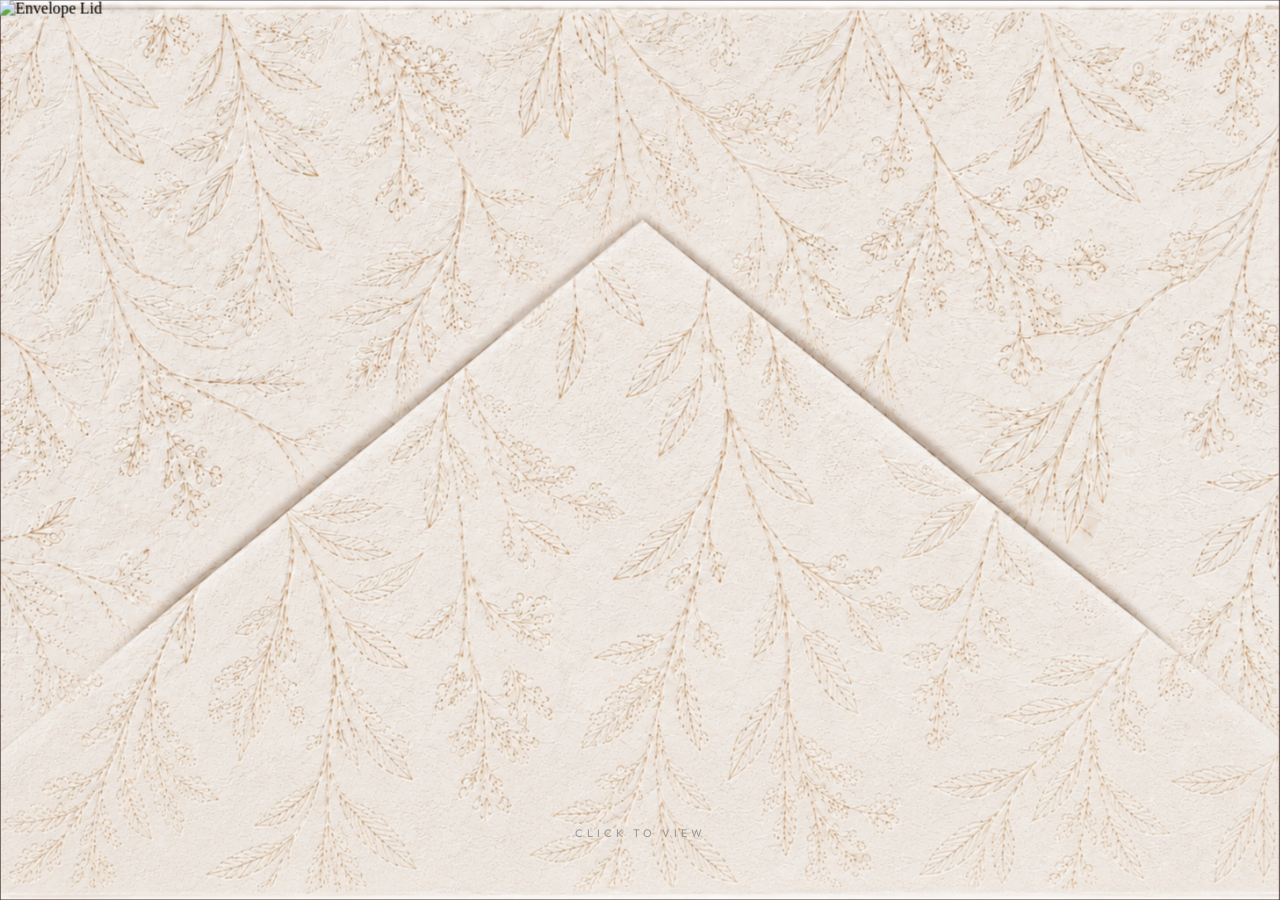
==== envelope.html @ c5ca8fdf "Add files via upload" ====
<!DOCTYPE html>
<html lang="en">
<head>
    <meta charset="UTF-8">
    <meta name="viewport" content="width=device-width, initial-scale=1.0">
    <title>Elegant Envelope Animation</title>
    <!-- Google Fonts for modern, premium typography -->
    <link rel="preconnect" href="https://fonts.googleapis.com">
    <link rel="preconnect" href="https://fonts.gstatic.com" crossorigin>
    <link href="https://fonts.googleapis.com/css2?family=Outfit:wght@300;400;500&display=swap" rel="stylesheet">
    <style>
        * {
            margin: 0;
            padding: 0;
            box-sizing: border-box;
        }

        body {
            background-color: #3c2422;
            overflow: hidden;
        }

        /* --- ENVELOPE WRAPPER & CONTAINER --- */
        .envelope-wrapper {
            position: fixed;
            top: 0;
            left: 0;
            width: 100%;
            height: 100%;
            background-color: #3c2422;
            display: flex;
            align-items: center;
            justify-content: center;
            perspective: 2000px; /* Essential for smooth 3D depth */
            cursor: pointer;
            z-index: 999;
        }

        .envelope-container {
            position: absolute;
            top: 0;
            left: 0;
            width: 100vw;
            height: 100vh;
            transform-style: preserve-3d;
        }

        /* --- ENVELOPE IMAGES (BASE & LID) --- */
        .envelope-base,
        .envelope-lid,
        .envelope-lid-shadow {
            position: absolute;
            width: 100%;
            height: 100%;
            object-fit: cover;
            object-position: center top;
            display: block;
        }

        /* Base image sits at the back layer */
        .envelope-base {
            z-index: 1;
            transform: translateZ(-2px); 
        }

        /* --- THE SHADOW LAYER (CAST ON THE BASE) --- */
        .lid-shadow-container {
            position: absolute;
            top: 0;
            left: 0;
            width: 100%;
            height: 100%;
            z-index: 2; /* Between base (1) and lid (3) */
            transform-origin: 50% 0%;
            transform-style: preserve-3d;
            transform: translateZ(-1px); /* Flat, just in front of base */
            pointer-events: none;
        }

        .envelope-lid-shadow {
            pointer-events: none;
            
            /* Realistic blending with the base card texture */
            mix-blend-mode: multiply;
            
            /* Subtle initial crease shadow when closed */
            opacity: 0.12;
            filter: brightness(0) blur(2px);
            
            transform-origin: 50% 0%;
            transform: translateY(0px) scaleY(1);
            
            /* Synchronized transition with the lid container */
            transition: transform 2.8s cubic-bezier(0.22, 1, 0.36, 1),
                        filter 2.8s cubic-bezier(0.22, 1, 0.36, 1),
                        opacity 2.8s cubic-bezier(0.22, 1, 0.36, 1);
        }

        /* --- THE ROTATING LID LAYER --- */
        .lid-container {
            position: absolute;
            top: 0;
            left: 0;
            width: 100%;
            height: 100%;
            z-index: 3;
            transform-origin: 50% 0%; /* Keeps the rotation hinge exactly at the top edge */
            transform-style: preserve-3d;
            transform: translateZ(2px);
            
            /* Slower, ultra-smooth cubic-bezier transition for an elegant look */
            transition: transform 7.8s cubic-bezier(0.22, 1, 0.36, 1);
        }

        .envelope-lid {
            width: 100%;
            pointer-events: none;
        }

        /* --- ANIMATION TRIGGER STATE --- */
        
        /* Rotates slightly outward - lower angle (15deg) for a premium, professional peel effect */
        .envelope-wrapper.open .lid-container {
            transform: translateZ(8px) rotateX(15deg); 
        }

        /* Shadow expands downwards, blurs, and deepens to simulate distance from base */
        .envelope-wrapper.open .envelope-lid-shadow {
            opacity: 0.38; /* Soft deep shadow contrast */
            filter: brightness(0) blur(18px); /* Soft expanded edge */
            transform: translateY(16px) scaleY(1.03); /* Shifting and stretching downwards as flap lifts */
        }

        /* --- HINT TEXT LAYER (OPTIONAL) --- */
        .hint-text {
            position: absolute;
            bottom: 60px;
            color: #999;
            letter-spacing: 4px;
            text-transform: uppercase;
            font-size: 11px;
            font-family: 'Outfit', sans-serif;
            font-weight: 400;
            z-index: 10;
            transition: opacity 0.8s cubic-bezier(0.22, 1, 0.36, 1),
                        transform 0.8s cubic-bezier(0.22, 1, 0.36, 1),
                        color 0.8s cubic-bezier(0.22, 1, 0.36, 1),
                        letter-spacing 0.8s cubic-bezier(0.22, 1, 0.36, 1);
        }

        .envelope-wrapper:hover .hint-text {
            color: #222;
            letter-spacing: 6px;
            transform: translateY(-2px);
        }

        .envelope-wrapper.open .hint-text {
            opacity: 0;
            transform: translateY(10px);
            pointer-events: none;
        }
    </style>
</head>
<body>

    <section class="envelope-wrapper" onclick="toggleEnvelope()">
        <div class="envelope-container">
            
            <img src="envelope-base.jpg" alt="Envelope Base" class="envelope-base">
            
            <!-- Shadow layer rendered between Base and Lid -->
            <div class="lid-shadow-container">
                <img src="envelope-lid-aligned.png" alt="Envelope Lid Shadow" class="envelope-lid-shadow">
            </div>
            
            <div class="lid-container">
                <img src="envelope-lid-aligned.png" alt="Envelope Lid" class="envelope-lid">
            </div>

        </div>
        
        <div class="hint-text">Click to view</div>
    </section>

    <script>
        function toggleEnvelope() {
            const envelope = document.querySelector('.envelope-wrapper');
            envelope.classList.toggle('open');
        }
    </script>
</body>
</html>
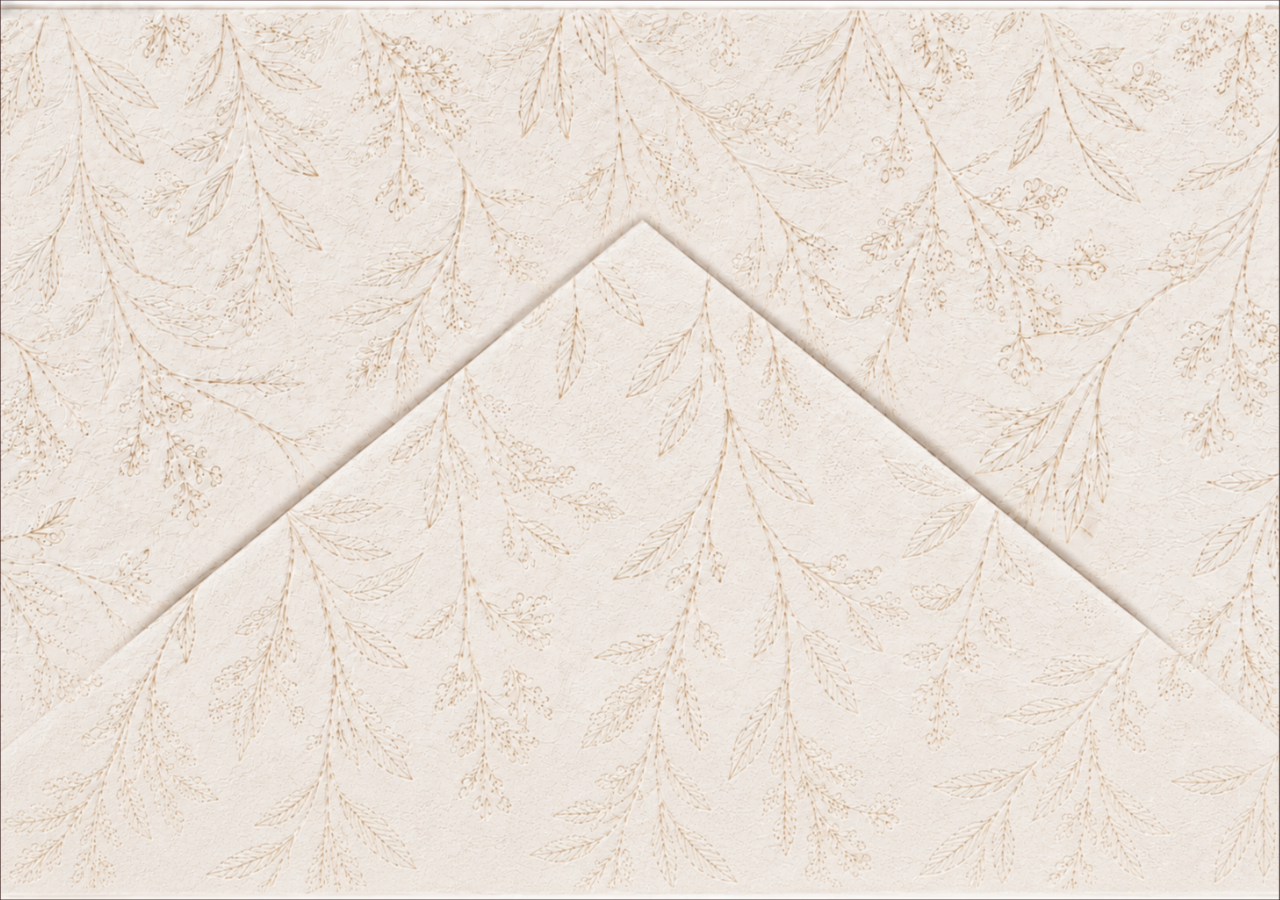
==== commit 4f55adb2: "Update envelope.html" ====
--- a/envelope.html
+++ b/envelope.html
@@ -27,6 +27,7 @@
             left: 0;
             width: 100%;
             height: 100%;
+            height: 100dvh;
             background-color: #3c2422;
             display: flex;
             align-items: center;
@@ -34,6 +35,7 @@
             perspective: 2000px; /* Essential for smooth 3D depth */
             cursor: pointer;
             z-index: 999;
+            touch-action: none; /* Prevents scroll gestures on iOS Safari */
         }
 
         .envelope-container {
@@ -42,7 +44,9 @@
             left: 0;
             width: 100vw;
             height: 100vh;
+            height: 100dvh;
             transform-style: preserve-3d;
+            -webkit-transform-style: preserve-3d; /* Safari compatibility */
         }
 
         /* --- ENVELOPE IMAGES (BASE & LID) --- */
@@ -73,6 +77,7 @@
             z-index: 2; /* Between base (1) and lid (3) */
             transform-origin: 50% 0%;
             transform-style: preserve-3d;
+            -webkit-transform-style: preserve-3d; /* Safari compatibility */
             transform: translateZ(-1px); /* Flat, just in front of base */
             pointer-events: none;
         }
@@ -90,10 +95,10 @@
             transform-origin: 50% 0%;
             transform: translateY(0px) scaleY(1);
             
-            /* Synchronized transition with the lid container */
-            transition: transform 2.8s cubic-bezier(0.22, 1, 0.36, 1),
-                        filter 2.8s cubic-bezier(0.22, 1, 0.36, 1),
-                        opacity 2.8s cubic-bezier(0.22, 1, 0.36, 1);
+            /* Synchronized transition with the lid container (reduced by 1.5s) */
+            transition: transform 3.3s cubic-bezier(0.22, 1, 0.36, 1),
+                        filter 3.3s cubic-bezier(0.22, 1, 0.36, 1),
+                        opacity 3.3s cubic-bezier(0.22, 1, 0.36, 1);
         }
 
         /* --- THE ROTATING LID LAYER --- */
@@ -106,10 +111,11 @@
             z-index: 3;
             transform-origin: 50% 0%; /* Keeps the rotation hinge exactly at the top edge */
             transform-style: preserve-3d;
+            -webkit-transform-style: preserve-3d; /* Safari compatibility */
             transform: translateZ(2px);
             
-            /* Slower, ultra-smooth cubic-bezier transition for an elegant look */
-            transition: transform 7.8s cubic-bezier(0.22, 1, 0.36, 1);
+            /* Slower, ultra-smooth cubic-bezier transition for an elegant look (reduced by 1.5s) */
+            transition: transform 8.3s cubic-bezier(0.22, 1, 0.36, 1);
         }
 
         .envelope-lid {
@@ -174,19 +180,4 @@
             </div>
             
             <div class="lid-container">
-                <img src="envelope-lid-aligned.png" alt="Envelope Lid" class="envelope-lid">
-            </div>
-
-        </div>
-        
-        <div class="hint-text">Click to view</div>
-    </section>
-
-    <script>
-        function toggleEnvelope() {
-            const envelope = document.querySelector('.envelope-wrapper');
-            envelope.classList.toggle('open');
-        }
-    </script>
-</body>
-</html>
+              
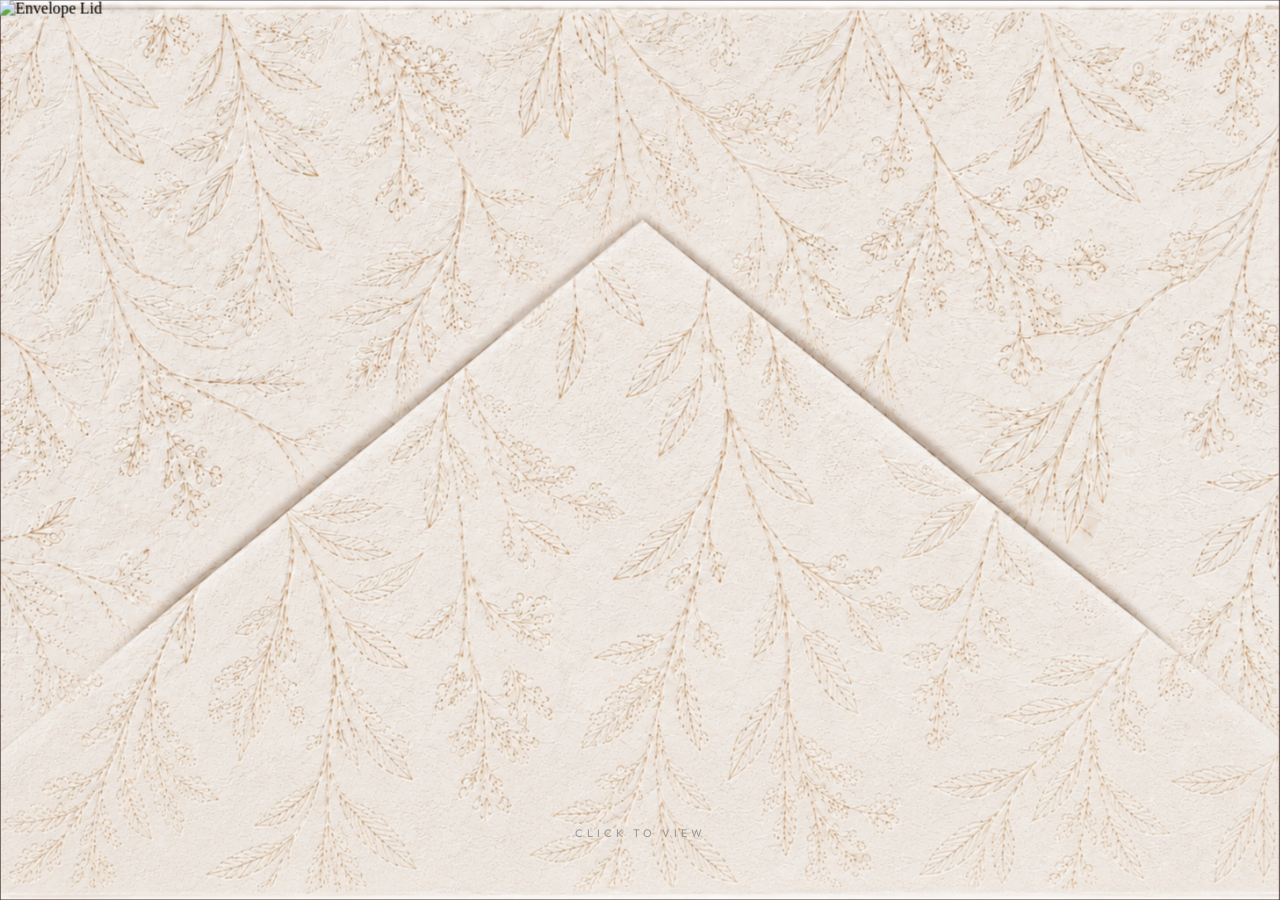
==== commit 3a62743b: "Update envelope.html" ====
--- a/envelope.html
+++ b/envelope.html
@@ -180,4 +180,19 @@
             </div>
             
             <div class="lid-container">
-              
+                <img src="envelope-lid-aligned.png" alt="Envelope Lid" class="envelope-lid">
+            </div>
+
+        </div>
+        
+        <div class="hint-text">Click to view</div>
+    </section>
+
+    <script>
+        function toggleEnvelope() {
+            const envelope = document.querySelector('.envelope-wrapper');
+            envelope.classList.toggle('open');
+        }
+    </script>
+</body>
+</html>
